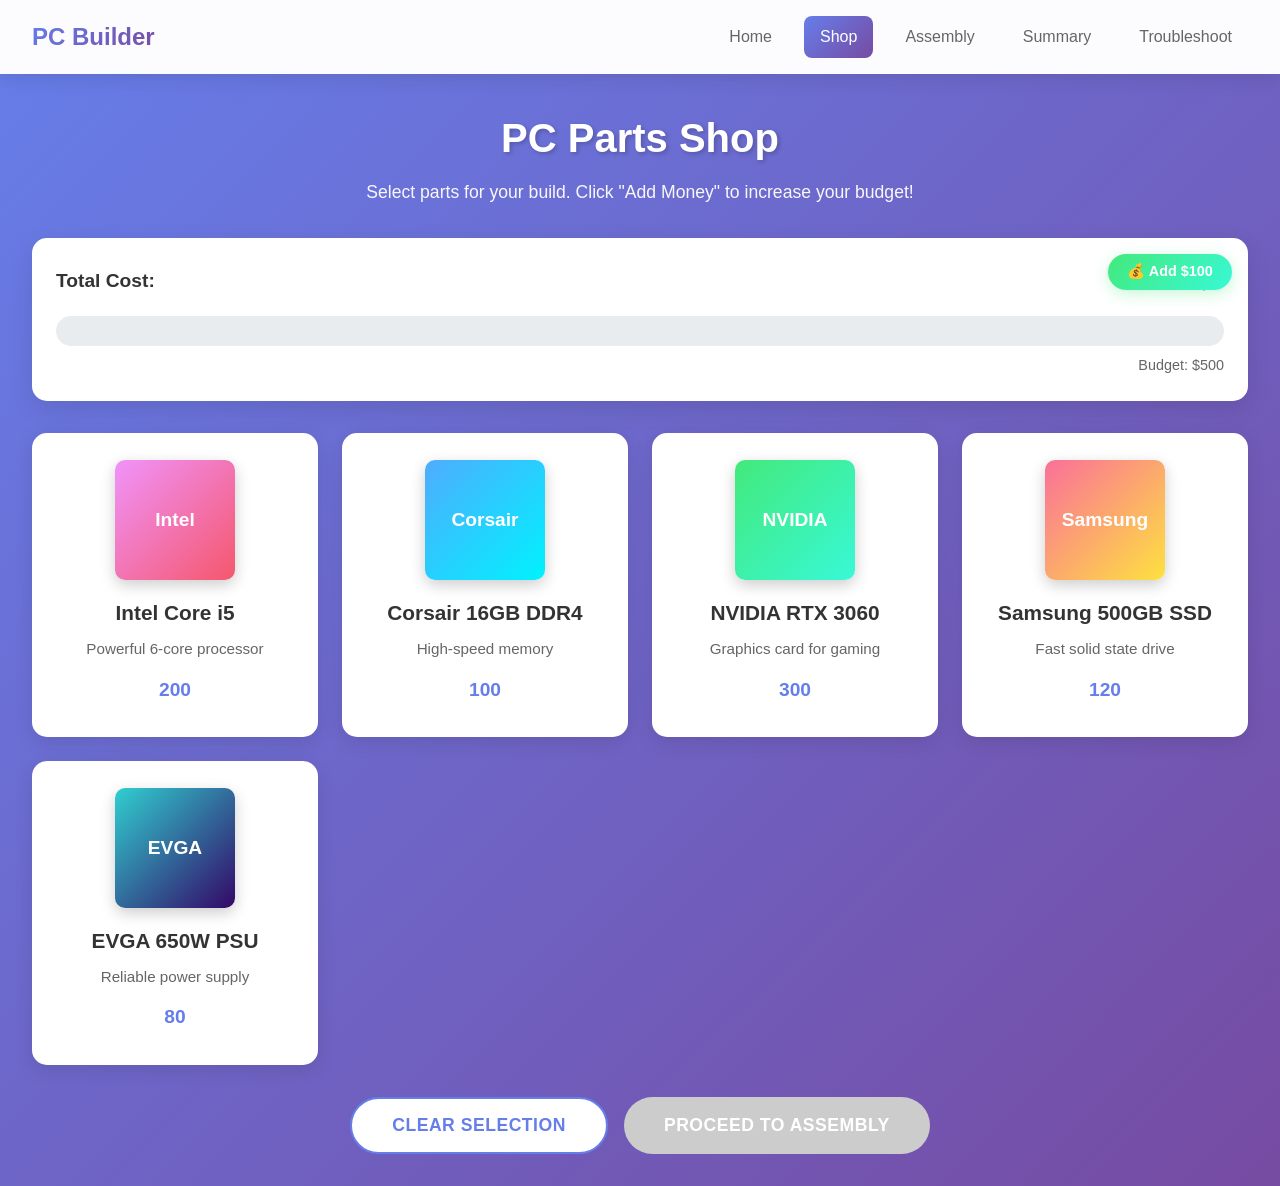
==== assembly.html @ e1f5ce54 "Add files via upload" ====
<!DOCTYPE html>
<html lang="en">
<head>
    <meta charset="UTF-8">
    <meta name="viewport" content="width=device-width, initial-scale=1.0">
    <title>Assembly - PC Building Simulator</title>
    <link rel="stylesheet" href="style.css">
</head>
<body>
    <nav>
        <div class="nav-container">
            <div class="nav-brand">PC Builder</div>
            <div class="nav-links">
                <a href="index.html">Home</a>
                <a href="shop.html">Shop</a>
                <a href="assembly.html" class="active">Assembly</a>
                <a href="build-summary.html">Summary</a>
                <a href="troubleshooting.html">Troubleshoot</a>
            </div>
        </div>
    </nav>
    
    <div class="main-container">
        <div class="page-header">
            <h1>PC Assembly</h1>
            <p>Drag and drop components onto the motherboard</p>
        </div>
        
        <div class="assembly-workspace">
            <div class="parts-sidebar">
                <h2>Available Parts</h2>
                <div id="parts-list" class="parts-container"></div>
            </div>
            
            <div class="motherboard-area">
                <div class="motherboard">
                    <div class="mb-label">Motherboard</div>
                    
                    <div class="drop-zone" id="cpu-slot" data-part="cpu">
                        <div class="slot-label">CPU Socket</div>
                        <div class="slot-icon">🔲</div>
                    </div>
                    
                    <div class="drop-zone" id="ram-slot" data-part="ram">
                        <div class="slot-label">RAM Slots</div>
                        <div class="slot-icon">▬</div>
                    </div>
                    
                    <div class="drop-zone" id="gpu-slot" data-part="gpu">
                        <div class="slot-label">PCIe x16</div>
                        <div class="slot-icon">▬▬</div>
                    </div>
                    
                    <div class="drop-zone" id="storage-slot" data-part="storage">
                        <div class="slot-label">M.2 / SATA</div>
                        <div class="slot-icon">▭</div>
                    </div>
                    
                    <div class="drop-zone" id="psu-slot" data-part="psu">
                        <div class="slot-label">PSU</div>
                        <div class="slot-icon">⚡</div>
                    </div>
                </div>
                
                <div class="progress-indicator">
                    <div class="progress-bar">
                        <div class="progress-fill" id="assembly-progress"></div>
                    </div>
                    <div class="progress-text">
                        <span id="parts-installed">0</span> / <span id="total-parts">0</span> parts installed
                    </div>
                </div>
            </div>
        </div>
        
        <div class="action-bar">
            <button id="reset-btn" class="btn-secondary">Reset Assembly</button>
            <button id="finish-btn" class="btn-primary">Finish & Test Build</button>
        </div>
    </div>

    <script src="script.js"></script>
</body>
</html>
---- style.css ----
/* Reset and Base Styles */
* {
    margin: 0;
    padding: 0;
    box-sizing: border-box;
}

body {
    font-family: 'Segoe UI', Tahoma, Geneva, Verdana, sans-serif;
    background: linear-gradient(135deg, #667eea 0%, #764ba2 100%);
    min-height: 100vh;
    color: #333;
    line-height: 1.6;
}

/* Navigation */
nav {
    background: rgba(255, 255, 255, 0.98);
    backdrop-filter: blur(10px);
    box-shadow: 0 4px 20px rgba(0, 0, 0, 0.1);
    position: sticky;
    top: 0;
    z-index: 1000;
}

.nav-container {
    max-width: 1400px;
    margin: 0 auto;
    padding: 1rem 2rem;
    display: flex;
    justify-content: space-between;
    align-items: center;
}

.nav-brand {
    font-size: 1.5rem;
    font-weight: 700;
    background: linear-gradient(135deg, #667eea 0%, #764ba2 100%);
    -webkit-background-clip: text;
    -webkit-text-fill-color: transparent;
    background-clip: text;
}

.nav-links {
    display: flex;
    gap: 1rem;
}

.nav-links a {
    text-decoration: none;
    color: #666;
    padding: 0.5rem 1rem;
    border-radius: 8px;
    transition: all 0.3s ease;
    font-weight: 500;
}

.nav-links a:hover {
    background: #f0f0f0;
    color: #333;
}

.nav-links a.active {
    background: linear-gradient(135deg, #667eea 0%, #764ba2 100%);
    color: white;
}

/* Main Container */
.main-container {
    max-width: 1400px;
    margin: 2rem auto;
    padding: 0 2rem;
}

.page-header {
    text-align: center;
    margin-bottom: 2rem;
    color: white;
}

.page-header h1 {
    font-size: 2.5rem;
    margin-bottom: 0.5rem;
    text-shadow: 2px 2px 4px rgba(0, 0, 0, 0.2);
}

.page-header p {
    font-size: 1.1rem;
    opacity: 0.95;
}

/* Hero Section (Index Page) */
.hero-section {
    max-width: 1200px;
    margin: 3rem auto;
    padding: 0 2rem;
}

.hero-content {
    background: white;
    border-radius: 20px;
    padding: 4rem;
    box-shadow: 0 20px 60px rgba(0, 0, 0, 0.2);
    text-align: center;
}

.hero-title {
    font-size: 3.5rem;
    background: linear-gradient(135deg, #667eea 0%, #764ba2 100%);
    -webkit-background-clip: text;
    -webkit-text-fill-color: transparent;
    background-clip: text;
    margin-bottom: 1rem;
}

.hero-subtitle {
    font-size: 1.3rem;
    color: #666;
    margin-bottom: 3rem;
}

.hero-features {
    display: grid;
    grid-template-columns: repeat(auto-fit, minmax(250px, 1fr));
    gap: 2rem;
    margin-bottom: 3rem;
}

.feature-card {
    padding: 2rem;
    background: #f8f9fa;
    border-radius: 15px;
    transition: transform 0.3s ease;
}

.feature-card:hover {
    transform: translateY(-5px);
}

.feature-icon {
    font-size: 3rem;
    margin-bottom: 1rem;
}

.feature-card h3 {
    color: #667eea;
    margin-bottom: 0.5rem;
    font-size: 1.3rem;
}

.feature-card p {
    color: #666;
    font-size: 0.95rem;
}

/* Buttons */
.cta-button, .btn-primary, .btn-secondary, .btn-power {
    padding: 1rem 2.5rem;
    border: none;
    border-radius: 50px;
    font-size: 1.1rem;
    font-weight: 600;
    cursor: pointer;
    transition: all 0.3s ease;
    text-transform: uppercase;
    letter-spacing: 0.5px;
}

.cta-button, .btn-primary {
    background: linear-gradient(135deg, #667eea 0%, #764ba2 100%);
    color: white;
    box-shadow: 0 10px 30px rgba(102, 126, 234, 0.4);
}

.cta-button:hover, .btn-primary:hover {
    transform: translateY(-3px);
    box-shadow: 0 15px 40px rgba(102, 126, 234, 0.6);
}

.btn-primary:disabled {
    background: #ccc;
    cursor: not-allowed;
    box-shadow: none;
}

.btn-secondary {
    background: white;
    color: #667eea;
    border: 2px solid #667eea;
}

.btn-secondary:hover {
    background: #667eea;
    color: white;
}

.btn-power {
    background: linear-gradient(135deg, #f093fb 0%, #f5576c 100%);
    color: white;
    box-shadow: 0 10px 30px rgba(245, 87, 108, 0.4);
    font-size: 1.3rem;
    padding: 1.2rem 3rem;
}

.btn-power:hover {
    transform: translateY(-3px);
    box-shadow: 0 15px 40px rgba(245, 87, 108, 0.6);
}

.power-icon {
    margin-right: 0.5rem;
    font-size: 1.5rem;
}

/* Action Bar */
.action-bar {
    display: flex;
    justify-content: center;
    gap: 1rem;
    margin-top: 2rem;
}

/* Shop Page */
.budget-display {
    background: white;
    padding: 1.5rem;
    border-radius: 15px;
    margin-bottom: 2rem;
    box-shadow: 0 8px 25px rgba(0, 0, 0, 0.1);
    position: relative;
}

.add-money-btn {
    position: absolute;
    top: 1rem;
    right: 1rem;
    padding: 0.6rem 1.2rem;
    background: linear-gradient(135deg, #43e97b 0%, #38f9d7 100%);
    color: white;
    border: none;
    border-radius: 25px;
    cursor: pointer;
    font-weight: 600;
    font-size: 0.9rem;
    transition: all 0.3s ease;
    box-shadow: 0 4px 15px rgba(67, 233, 123, 0.3);
}

.add-money-btn:hover {
    transform: translateY(-2px);
    box-shadow: 0 6px 20px rgba(67, 233, 123, 0.5);
}

.budget-info {
    display: flex;
    justify-content: space-between;
    align-items: center;
    margin-bottom: 1rem;
    font-size: 1.2rem;
    font-weight: 600;
}

.budget-amount {
    color: #667eea;
    font-size: 1.5rem;
}

.budget-bar {
    height: 30px;
    background: #e9ecef;
    border-radius: 15px;
    overflow: hidden;
    margin-bottom: 0.5rem;
}

.budget-fill {
    height: 100%;
    background: linear-gradient(90deg, #667eea 0%, #764ba2 100%);
    transition: width 0.5s ease;
    border-radius: 15px;
}

.budget-limit {
    text-align: right;
    color: #666;
    font-size: 0.9rem;
}

.parts-grid {
    display: grid;
    grid-template-columns: repeat(auto-fill, minmax(280px, 1fr));
    gap: 1.5rem;
    margin-bottom: 2rem;
}

.part-item {
    background: white;
    border-radius: 15px;
    padding: 1.5rem;
    box-shadow: 0 5px 20px rgba(0, 0, 0, 0.1);
    cursor: pointer;
    transition: all 0.3s ease;
    border: 3px solid transparent;
    display: flex;
    flex-direction: column;
    align-items: center;
    text-align: center;
}

.part-item:hover {
    transform: translateY(-5px);
    box-shadow: 0 10px 30px rgba(0, 0, 0, 0.15);
}

.part-item.selected {
    border-color: #667eea;
    background: linear-gradient(135deg, rgba(102, 126, 234, 0.05) 0%, rgba(118, 75, 162, 0.05) 100%);
}

.component-visual {
    width: 120px;
    height: 120px;
    border-radius: 10px;
    display: flex;
    align-items: center;
    justify-content: center;
    font-size: 1.2rem;
    font-weight: 700;
    color: white;
    margin-bottom: 1rem;
    box-shadow: 0 5px 15px rgba(0, 0, 0, 0.2);
}

.cpu-visual { background: linear-gradient(135deg, #f093fb 0%, #f5576c 100%); }
.ram-visual { background: linear-gradient(135deg, #4facfe 0%, #00f2fe 100%); }
.gpu-visual { background: linear-gradient(135deg, #43e97b 0%, #38f9d7 100%); }
.storage-visual { background: linear-gradient(135deg, #fa709a 0%, #fee140 100%); }
.psu-visual { background: linear-gradient(135deg, #30cfd0 0%, #330867 100%); }

.part-item h3 {
    font-size: 1.3rem;
    margin-bottom: 0.5rem;
    color: #333;
}

.part-item p {
    color: #666;
    margin-bottom: 0.3rem;
    font-size: 0.95rem;
}

.part-item .price {
    font-size: 1.2rem;
    font-weight: 700;
    color: #667eea;
    margin-top: 0.5rem;
}

/* Assembly Page */
.assembly-workspace {
    display: grid;
    grid-template-columns: 280px 1fr;
    gap: 2rem;
    margin-bottom: 2rem;
}

.parts-sidebar {
    background: white;
    border-radius: 15px;
    padding: 1.5rem;
    box-shadow: 0 8px 25px rgba(0, 0, 0, 0.1);
}

.parts-sidebar h2 {
    color: #667eea;
    margin-bottom: 1rem;
    font-size: 1.3rem;
}

.parts-container {
    display: flex;
    flex-direction: column;
    gap: 1rem;
}

.part {
    padding: 1rem;
    border-radius: 10px;
    cursor: grab;
    transition: all 0.3s ease;
    display: flex;
    align-items: center;
    gap: 1rem;
    box-shadow: 0 3px 10px rgba(0, 0, 0, 0.1);
    border: 2px solid transparent;
}

.part:hover {
    transform: translateX(5px);
    border-color: #667eea;
}

.part:active {
    cursor: grabbing;
}

.part.dragging {
    opacity: 0.5;
}

.part[data-part="cpu"] { background: linear-gradient(135deg, #f093fb 0%, #f5576c 100%); color: white; }
.part[data-part="ram"] { background: linear-gradient(135deg, #4facfe 0%, #00f2fe 100%); color: white; }
.part[data-part="gpu"] { background: linear-gradient(135deg, #43e97b 0%, #38f9d7 100%); color: white; }
.part[data-part="storage"] { background: linear-gradient(135deg, #fa709a 0%, #fee140 100%); color: white; }
.part[data-part="psu"] { background: linear-gradient(135deg, #30cfd0 0%, #330867 100%); color: white; }

.motherboard-area {
    background: white;
    border-radius: 15px;
    padding: 2rem;
    box-shadow: 0 8px 25px rgba(0, 0, 0, 0.1);
}

.motherboard {
    background: linear-gradient(135deg, #1e3c72 0%, #2a5298 100%);
    border-radius: 15px;
    height: 500px;
    position: relative;
    box-shadow: inset 0 5px 20px rgba(0, 0, 0, 0.3);
    padding: 1rem;
}

.mb-label {
    color: white;
    font-size: 1.2rem;
    font-weight: 700;
    text-shadow: 2px 2px 4px rgba(0, 0, 0, 0.5);
}

.drop-zone {
    position: absolute;
    background: rgba(255, 255, 255, 0.1);
    border: 3px dashed rgba(255, 255, 255, 0.4);
    border-radius: 10px;
    display: flex;
    flex-direction: column;
    align-items: center;
    justify-content: center;
    transition: all 0.3s ease;
    backdrop-filter: blur(5px);
}

.drop-zone:hover {
    background: rgba(255, 255, 255, 0.2);
    border-color: rgba(255, 255, 255, 0.7);
}

.drop-zone.drag-over {
    background: rgba(102, 126, 234, 0.4);
    border-color: #667eea;
    border-style: solid;
    transform: scale(1.05);
}

.drop-zone.filled {
    background: rgba(76, 175, 80, 0.3);
    border-color: #4CAF50;
    border-style: solid;
}

.slot-label {
    color: white;
    font-size: 0.85rem;
    font-weight: 600;
    text-shadow: 1px 1px 2px rgba(0, 0, 0, 0.5);
    margin-bottom: 0.3rem;
}

.slot-icon {
    font-size: 1.5rem;
    opacity: 0.7;
}

/* Drop Zone Positions */
#cpu-slot {
    top: 100px;
    left: 80px;
    width: 120px;
    height: 120px;
}

#ram-slot {
    top: 80px;
    right: 100px;
    width: 90px;
    height: 150px;
}

#gpu-slot {
    bottom: 120px;
    left: 60px;
    width: 220px;
    height: 90px;
}

#storage-slot {
    bottom: 120px;
    right: 100px;
    width: 110px;
    height: 70px;
}

#psu-slot {
    bottom: 30px;
    left: 50%;
    transform: translateX(-50%);
    width: 140px;
    height: 60px;
}

.placed-part {
    width: 100%;
    height: 100%;
    display: flex;
    align-items: center;
    justify-content: center;
    border-radius: 8px;
    color: white;
    font-weight: 700;
    font-size: 0.9rem;
    text-align: center;
    padding: 0.5rem;
    box-shadow: 0 5px 15px rgba(0, 0, 0, 0.3);
}

/* Progress Indicator */
.progress-indicator {
    margin-top: 2rem;
}

.progress-bar {
    height: 40px;
    background: #e9ecef;
    border-radius: 20px;
    overflow: hidden;
    box-shadow: inset 0 2px 5px rgba(0, 0, 0, 0.1);
}

.progress-fill {
    height: 100%;
    background: linear-gradient(90deg, #667eea 0%, #764ba2 100%);
    transition: width 0.5s ease;
    display: flex;
    align-items: center;
    justify-content: center;
    color: white;
    font-weight: 700;
    font-size: 1.1rem;
}

.progress-text {
    text-align: center;
    margin-top: 0.5rem;
    color: #666;
    font-weight: 600;
}

/* Build Summary Page */
.summary-grid {
    display: grid;
    grid-template-columns: repeat(auto-fit, minmax(400px, 1fr));
    gap: 2rem;
    margin-bottom: 2rem;
}

.summary-card {
    background: white;
    border-radius: 15px;
    padding: 2rem;
    box-shadow: 0 8px 25px rgba(0, 0, 0, 0.1);
}

.summary-card h2 {
    color: #667eea;
    margin-bottom: 1.5rem;
    font-size: 1.5rem;
    border-bottom: 3px solid #667eea;
    padding-bottom: 0.5rem;
}

.component-list {
    display: flex;
    flex-direction: column;
    gap: 1rem;
}

.component-item {
    display: flex;
    align-items: center;
    gap: 1rem;
    padding: 1rem;
    background: #f8f9fa;
    border-radius: 10px;
    border-left: 4px solid #667eea;
}

.component-icon {
    width: 50px;
    height: 50px;
    border-radius: 8px;
    display: flex;
    align-items: center;
    justify-content: center;
    color: white;
    font-weight: 700;
    font-size: 0.9rem;
}

.component-details h3 {
    font-size: 1.1rem;
    color: #333;
    margin-bottom: 0.2rem;
}

.component-details p {
    color: #666;
    font-size: 0.9rem;
}

.compatibility-status {
    padding: 1.5rem;
    border-radius: 10px;
    font-size: 1.1rem;
    line-height: 1.8;
}

.compatibility-status.success {
    background: linear-gradient(135deg, rgba(76, 175, 80, 0.2) 0%, rgba(67, 160, 71, 0.2) 100%);
    border: 3px solid #4CAF50;
    color: #1b5e20;
    font-weight: 600;
}

.compatibility-status.warning {
    background: linear-gradient(135deg, rgba(255, 152, 0, 0.2) 0%, rgba(251, 140, 0, 0.2) 100%);
    border: 3px solid #ff9800;
    color: #e65100;
    font-weight: 600;
}

.compatibility-status.error {
    background: linear-gradient(135deg, rgba(244, 67, 54, 0.2) 0%, rgba(229, 57, 53, 0.2) 100%);
    border: 3px solid #f44336;
    color: #b71c1c;
    font-weight: 600;
}

.compatibility-status strong {
    display: block;
    font-size: 1.3rem;
    margin-bottom: 0.5rem;
}

.compatibility-status ul {
    margin-top: 1rem;
    padding-left: 1.5rem;
}

.power-section {
    text-align: center;
    margin: 2rem 0;
}

.power-result {
    margin-top: 2rem;
    padding: 2rem;
    border-radius: 15px;
    font-size: 1.2rem;
    animation: fadeIn 0.5s ease;
}

@keyframes fadeIn {
    from { opacity: 0; transform: translateY(-10px); }
    to { opacity: 1; transform: translateY(0); }
}

.power-result.success {
    background: linear-gradient(135deg, rgba(76, 175, 80, 0.25) 0%, rgba(67, 160, 71, 0.25) 100%);
    border: 3px solid #4CAF50;
    color: #1b5e20;
    font-weight: 600;
}

.power-result.error {
    background: linear-gradient(135deg, rgba(244, 67, 54, 0.25) 0%, rgba(229, 57, 53, 0.25) 100%);
    border: 3px solid #f44336;
    color: #b71c1c;
    font-weight: 600;
}

.boot-animation {
    font-size: 3rem;
    margin-bottom: 1rem;
    animation: pulse 1s infinite;
}

@keyframes pulse {
    0%, 100% { transform: scale(1); }
    50% { transform: scale(1.1); }
}

/* Troubleshooting Page */
.scenarios-container {
    margin-bottom: 2rem;
}

.scenario {
    display: none;
    background: white;
    border-radius: 15px;
    padding: 2rem;
    box-shadow: 0 8px 25px rgba(0, 0, 0, 0.1);
    animation: slideIn 0.5s ease;
}

.scenario.active {
    display: block;
}

@keyframes slideIn {
    from { opacity: 0; transform: translateX(-20px); }
    to { opacity: 1; transform: translateX(0); }
}

.scenario-header {
    margin-bottom: 2rem;
    padding-bottom: 1.5rem;
    border-bottom: 3px solid #667eea;
}

.scenario-header h2 {
    color: #333;
    font-size: 1.8rem;
    margin-bottom: 0.5rem;
}

.scenario-header p {
    color: #666;
    font-size: 1.1rem;
}

.scenario-content h3 {
    color: #667eea;
    font-size: 1.3rem;
    margin-bottom: 1.5rem;
}

.options-grid {
    display: grid;
    grid-template-columns: repeat(auto-fit, minmax(200px, 1fr));
    gap: 1rem;
}

.option-btn {
    background: white;
    border: 3px solid #e9ecef;
    border-radius: 15px;
    padding: 1.5rem;
    cursor: pointer;
    transition: all 0.3s ease;
    display: flex;
    flex-direction: column;
    align-items: center;
    gap: 0.5rem;
    font-size: 1rem;
    font-weight: 600;
    color: #333;
}

.option-btn:hover {
    border-color: #667eea;
    background: linear-gradient(135deg, rgba(102, 126, 234, 0.05) 0%, rgba(118, 75, 162, 0.05) 100%);
    transform: translateY(-5px);
    box-shadow: 0 10px 25px rgba(0, 0, 0, 0.1);
}

.option-btn.correct {
    border-color: #4CAF50;
    background: linear-gradient(135deg, rgba(76, 175, 80, 0.1) 0%, rgba(67, 160, 71, 0.1) 100%);
}

.option-btn.incorrect {
    border-color: #f44336;
    background: linear-gradient(135deg, rgba(244, 67, 54, 0.1) 0%, rgba(229, 57, 53, 0.1) 100%);
}

.option-icon {
    font-size: 2.5rem;
}

.scenario-progress {
    background: white;
    padding: 1.5rem;
    border-radius: 15px;
    margin: 2rem 0;
    box-shadow: 0 8px 25px rgba(0, 0, 0, 0.1);
    text-align: center;
}

.scenario-progress > span {
    display: block;
    margin-bottom: 1rem;
    font-weight: 600;
    font-size: 1.1rem;
    color: #667eea;
}

.feedback-box {
    margin: 2rem 0;
    padding: 1.5rem;
    border-radius: 15px;
    font-size: 1.1rem;
    font-weight: 600;
    text-align: center;
    animation: fadeIn 0.5s ease;
}

.feedback-box.success {
    background: linear-gradient(135deg, rgba(76, 175, 80, 0.25) 0%, rgba(67, 160, 71, 0.25) 100%);
    border: 3px solid #4CAF50;
    color: #1b5e20;
}

.feedback-box.error {
    background: linear-gradient(135deg, rgba(244, 67, 54, 0.25) 0%, rgba(229, 57, 53, 0.25) 100%);
    border: 3px solid #f44336;
    color: #b71c1c;
}

/* Responsive Design */
@media (max-width: 768px) {
    .nav-container {
        flex-direction: column;
        gap: 1rem;
    }
    
    .nav-links {
        flex-wrap: wrap;
        justify-content: center;
    }
    
    .hero-content {
        padding: 2rem;
    }
    
    .hero-title {
        font-size: 2rem;
    }
    
    .assembly-workspace {
        grid-template-columns: 1fr;
    }
    
    .parts-sidebar {
        max-width: 100%;
    }
    
    .motherboard {
        height: 400px;
    }
    
    .summary-grid {
        grid-template-columns: 1fr;
    }
    
    .options-grid {
        grid-template-columns: 1fr;
    }
}
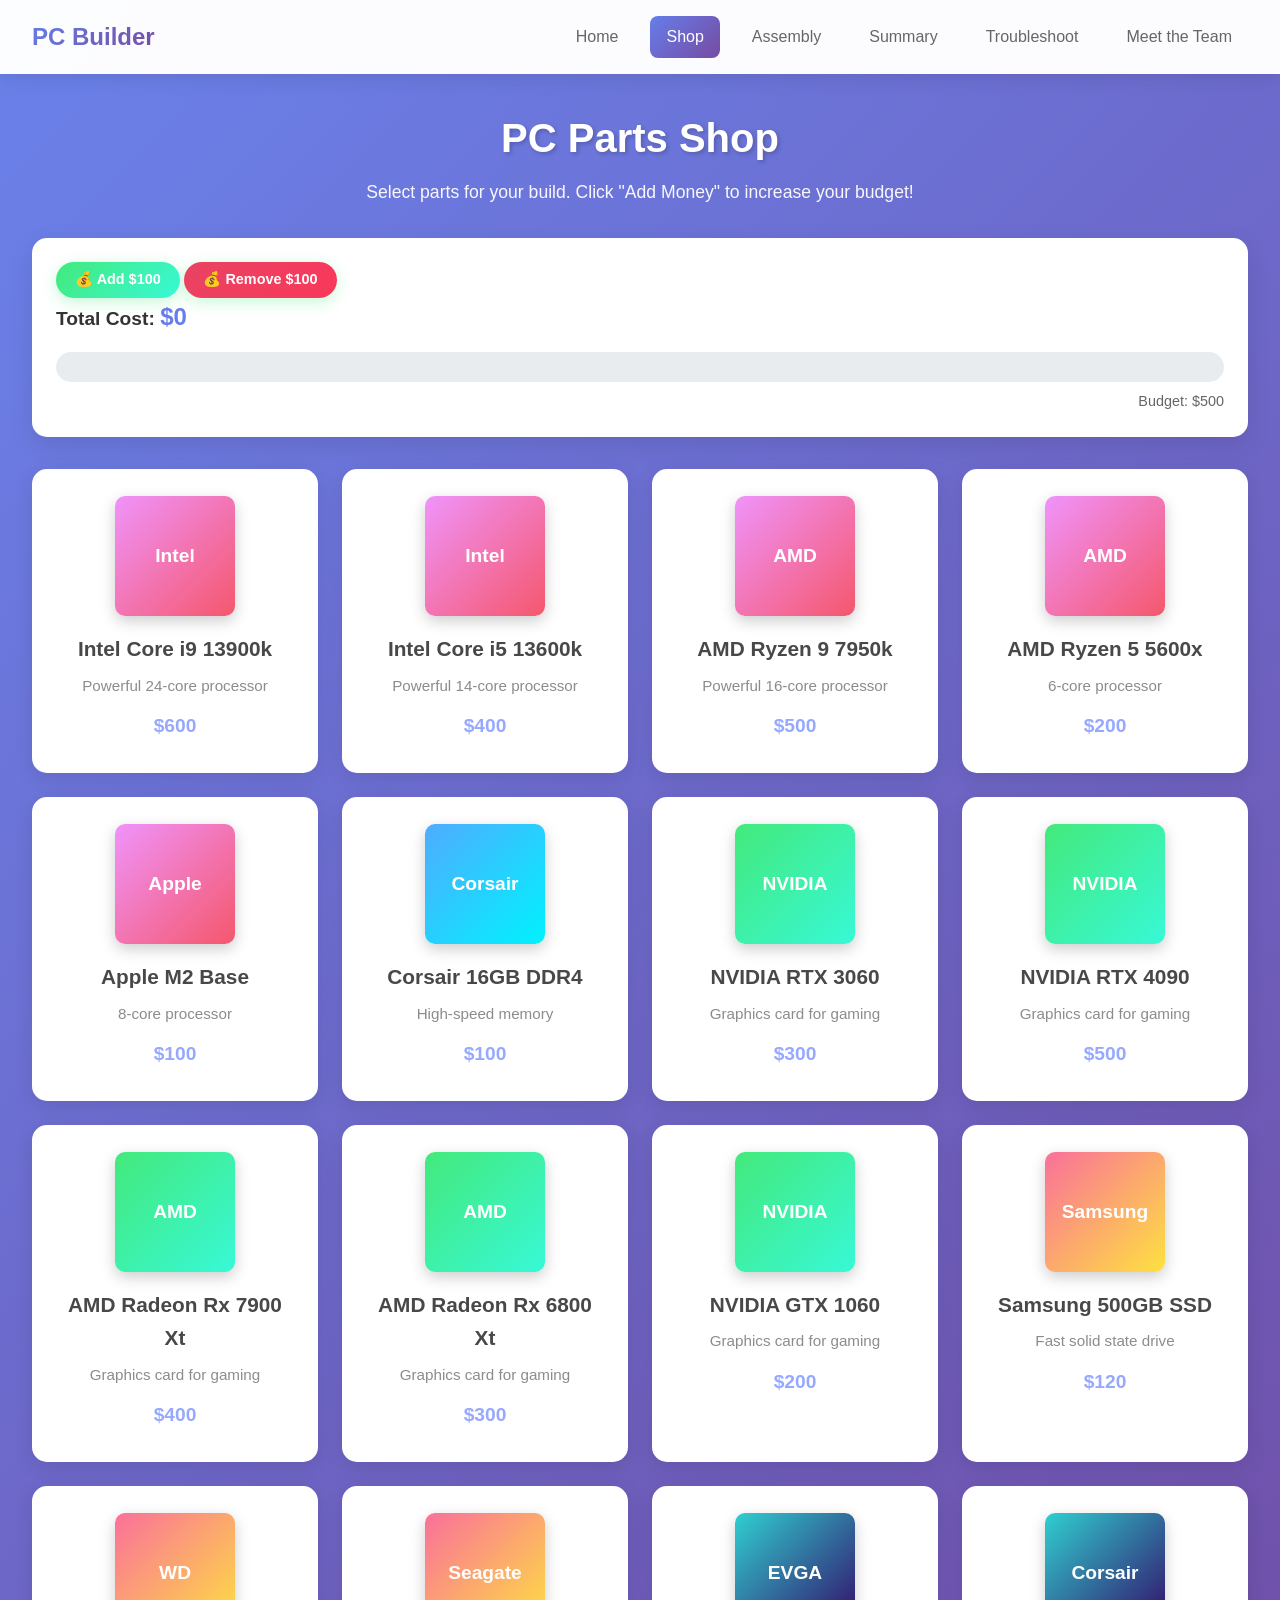
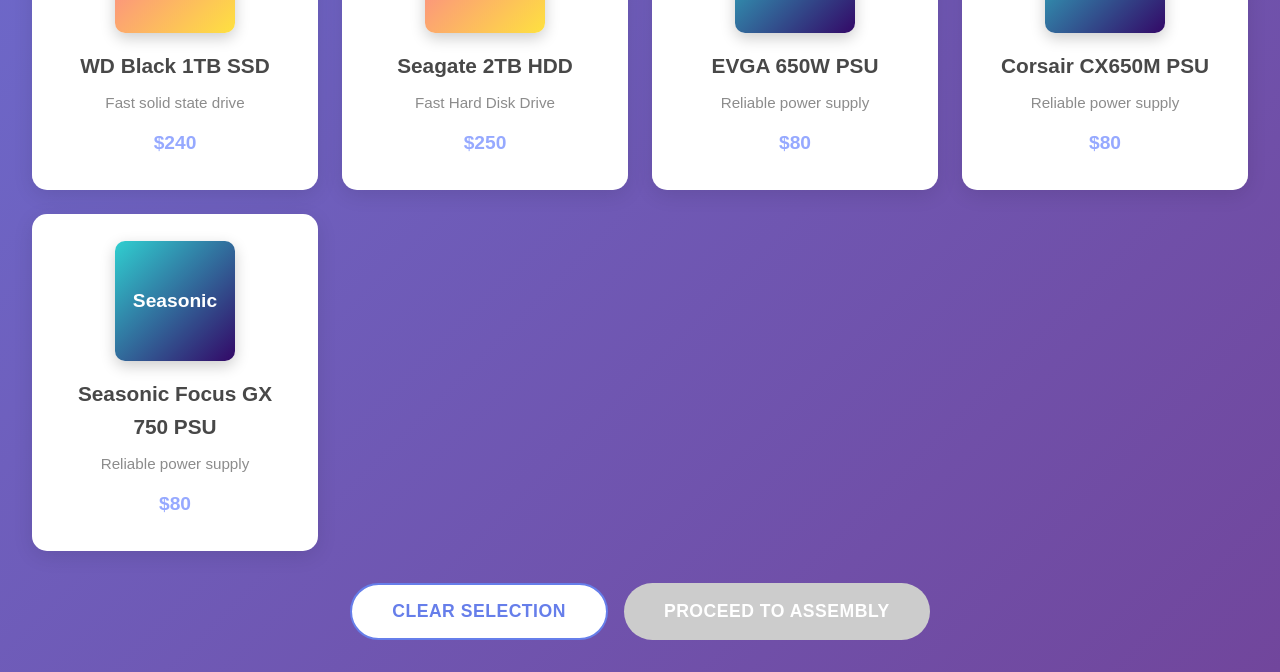
==== commit 5da32574: "Add files via upload" ====
--- a/assembly.html
+++ b/assembly.html
@@ -16,6 +16,7 @@
                 <a href="assembly.html" class="active">Assembly</a>
                 <a href="build-summary.html">Summary</a>
                 <a href="troubleshooting.html">Troubleshoot</a>
+                <a href="team.html">Meet the Team</a>
             </div>
         </div>
     </nav>
@@ -23,18 +24,36 @@
     <div class="main-container">
         <div class="page-header">
             <h1>PC Assembly</h1>
-            <p>Drag and drop components onto the motherboard</p>
+            <p>Drag parts onto motherboard, then connect cables from ports to ports</p>
         </div>
         
         <div class="assembly-workspace">
-            <div class="parts-sidebar">
-                <h2>Available Parts</h2>
-                <div id="parts-list" class="parts-container"></div>
+            <div class="tool-palette">
+                <h2>Tool Palette</h2>
+                <div class="tools-container">
+                    <!-- Parts Section -->
+                    <div class="tool-category">
+                        <h3>Your Selected Parts</h3>
+                        <div id="parts-list" class="parts-container">
+                            <!-- Parts will be dynamically added here -->
+                        </div>
+                    </div>
+                    
+                    <!-- Cables Section -->
+                    <div class="tool-category">
+                        <h3>Power Cables</h3>
+                        <div class="cable-tools">
+                            <!-- Cable tools will be dynamically added here -->
+                        </div>
+                    </div>
+                </div>
             </div>
             
             <div class="motherboard-area">
                 <div class="motherboard">
                     <div class="mb-label">Motherboard</div>
+                    
+                    <!-- Cables will be drawn here dynamically -->
                     
                     <div class="drop-zone" id="cpu-slot" data-part="cpu">
                         <div class="slot-label">CPU Socket</div>
@@ -69,6 +88,9 @@
                     <div class="progress-text">
                         <span id="parts-installed">0</span> / <span id="total-parts">0</span> parts installed
                     </div>
+                    <div class="cables-status" id="cables-status">
+                        <span id="cables-connected">0</span> cables connected
+                    </div>
                 </div>
             </div>
         </div>
--- a/style.css
+++ b/style.css
@@ -5,9 +5,24 @@
     box-sizing: border-box;
 }
 
+/* Add to style.css */
+body.pen-drawing {
+    cursor: crosshair !important;
+}
+
+.cable-line.temp {
+    stroke-dasharray: none !important;
+    animation: none !important;
+}
+
+.port.highlight-target {
+    box-shadow: 0 0 15px rgba(76, 175, 80, 0.8) !important;
+    transform: scale(1.3) !important;
+}
+
 body {
     font-family: 'Segoe UI', Tahoma, Geneva, Verdana, sans-serif;
-    background: linear-gradient(135deg, #667eea 0%, #764ba2 100%);
+    background: linear-gradient(135deg, #6a82eb 0%, #71469c 100%);
     min-height: 100vh;
     color: #333;
     line-height: 1.6;
@@ -72,6 +87,12 @@
     padding: 0 2rem;
 }
 
+.end-container {
+    max-width: 1400px;
+    margin: 2rem auto;
+    padding: 0 2rem;
+}
+
 .page-header {
     text-align: center;
     margin-bottom: 2rem;
@@ -231,7 +252,7 @@
 }
 
 .add-money-btn {
-    position: absolute;
+    position: top;
     top: 1rem;
     right: 1rem;
     padding: 0.6rem 1.2rem;
@@ -251,8 +272,29 @@
     box-shadow: 0 6px 20px rgba(67, 233, 123, 0.5);
 }
 
+.min-money-btn {
+    position: bottom;
+    top: 1rem;
+    right: 1rem;
+    padding: 0.6rem 1.2rem;
+    background: linear-gradient(135deg, #e94362 0%, #f9385b 100%);
+    color: white;
+    border: none;
+    border-radius: 25px;
+    cursor: pointer;
+    font-weight: 600;
+    font-size: 0.9rem;
+    transition: all 0.3s ease;
+    box-shadow: 0 4px 15px rgba(67, 233, 123, 0.3);
+}
+
+.min-money-btn:hover {
+    transform: translateY(-2px);
+    box-shadow: 0 6px 20px rgba(233, 67, 125, 0.5);
+}
+
 .budget-info {
-    display: flex;
+    display: left;
     justify-content: space-between;
     align-items: center;
     margin-bottom: 1rem;
@@ -314,7 +356,7 @@
 
 .part-item.selected {
     border-color: #667eea;
-    background: linear-gradient(135deg, rgba(102, 126, 234, 0.05) 0%, rgba(118, 75, 162, 0.05) 100%);
+    background: linear-gradient(135deg, rgba(195, 206, 255, 0.05) 0%, rgba(154, 117, 191, 0.05) 100%);
 }
 
 .component-visual {
@@ -340,11 +382,11 @@
 .part-item h3 {
     font-size: 1.3rem;
     margin-bottom: 0.5rem;
-    color: #333;
+    color: #484848;
 }
 
 .part-item p {
-    color: #666;
+    color: #8c8c8c;
     margin-bottom: 0.3rem;
     font-size: 0.95rem;
 }
@@ -352,73 +394,401 @@
 .part-item .price {
     font-size: 1.2rem;
     font-weight: 700;
-    color: #667eea;
+    color: #96a9ff;
     margin-top: 0.5rem;
 }
 
-/* Assembly Page */
+/* Assembly Page*/
 .assembly-workspace {
     display: grid;
-    grid-template-columns: 280px 1fr;
+    grid-template-columns: 300px 1fr;
     gap: 2rem;
     margin-bottom: 2rem;
 }
 
-.parts-sidebar {
+/* Tool Palette*/
+.tool-palette {
     background: white;
     border-radius: 15px;
     padding: 1.5rem;
     box-shadow: 0 8px 25px rgba(0, 0, 0, 0.1);
-}
-
-.parts-sidebar h2 {
+    max-height: 700px;
+    overflow-y: auto;
+}
+
+.tool-palette h2 {
     color: #667eea;
     margin-bottom: 1rem;
     font-size: 1.3rem;
-}
-
-.parts-container {
+    padding-bottom: 0.5rem;
+    border-bottom: 2px solid #e9ecef;
+}
+
+.tools-container {
     display: flex;
     flex-direction: column;
     gap: 1rem;
 }
 
-.part {
-    padding: 1rem;
-    border-radius: 10px;
-    cursor: grab;
+.tool-category {
+    margin-bottom: 1.5rem;
+}
+
+.tool-category h3 {
+    color: #666;
+    font-size: 1rem;
+    margin-bottom: 0.8rem;
+    text-transform: uppercase;
+    letter-spacing: 0.5px;
+}
+
+.cable-tools {
+    display: flex;
+    flex-wrap: wrap;
+    gap: 0.8rem;
+}
+
+/* Cable tool styles */
+.cable-tool {
+    padding: 0.8rem;
+    border-radius: 8px;
+    background: #f8f9fa;
+    border: 2px solid #e9ecef;
+    cursor: pointer;
     transition: all 0.3s ease;
-    display: flex;
-    align-items: center;
-    gap: 1rem;
-    box-shadow: 0 3px 10px rgba(0, 0, 0, 0.1);
-    border: 2px solid transparent;
-}
-
-.part:hover {
+    font-size: 0.9rem;
+    display: flex;
+    align-items: center;
+    gap: 0.5rem;
+    min-width: 120px;
+    position: relative;
+    overflow: hidden;
+}
+
+.cable-tool::before {
+    content: '';
+    position: absolute;
+    top: 0;
+    left: 0;
+    right: 0;
+    height: 3px;
+    background: #667eea;
+    transform: scaleX(0);
+    transition: transform 0.3s ease;
+}
+
+.cable-tool:hover {
+    border-color: #667eea;
+    transform: translateX(3px);
+    box-shadow: 0 3px 10px rgba(102, 126, 234, 0.2);
+}
+
+.cable-tool:hover::before {
+    transform: scaleX(1);
+}
+
+.cable-tool.selected {
+    border-color: #667eea;
+    background: white;
     transform: translateX(5px);
-    border-color: #667eea;
-}
-
-.part:active {
+    box-shadow: 0 5px 15px rgba(102, 126, 234, 0.3);
+}
+
+.cable-tool.selected::before {
+    transform: scaleX(1);
+}
+
+.cable-tool .cable-icon {
+    font-size: 1.2rem;
+    width: 24px;
+    height: 24px;
+    display: flex;
+    align-items: center;
+    justify-content: center;
+    border-radius: 4px;
+    color: white;
+}
+
+.cable-tool .cable-type {
+    font-size: 0.75rem;
+    color: #666;
+    margin-top: 0.2rem;
+}
+
+/* Cable colors */
+.cable-tool[data-tool="atx24"] .cable-icon { background: linear-gradient(135deg, #ff9800 0%, #ff5722 100%); }
+.cable-tool[data-tool="eps8"] .cable-icon { background: linear-gradient(135deg, #2196F3 0%, #1976D2 100%); }
+.cable-tool[data-tool="pcie8"] .cable-icon { background: linear-gradient(135deg, #4CAF50 0%, #2E7D32 100%); }
+.cable-tool[data-tool="sata"] .cable-icon { background: linear-gradient(135deg, #9C27B0 0%, #7B1FA2 100%); }
+
+.cable-tool:active {
     cursor: grabbing;
 }
 
-.part.dragging {
+.cable-tool.dragging {
     opacity: 0.5;
 }
 
-.part[data-part="cpu"] { background: linear-gradient(135deg, #f093fb 0%, #f5576c 100%); color: white; }
-.part[data-part="ram"] { background: linear-gradient(135deg, #4facfe 0%, #00f2fe 100%); color: white; }
-.part[data-part="gpu"] { background: linear-gradient(135deg, #43e97b 0%, #38f9d7 100%); color: white; }
-.part[data-part="storage"] { background: linear-gradient(135deg, #fa709a 0%, #fee140 100%); color: white; }
-.part[data-part="psu"] { background: linear-gradient(135deg, #30cfd0 0%, #330867 100%); color: white; }
-
+.cable-tool .cable-instruction {
+    font-size: 0.7rem;
+    color: #666;
+    font-style: italic;
+    margin-top: 0.3rem;
+}
+
+/* Ports - Simple dots with labels */
+.port {
+    position: absolute;
+    width: 14px;
+    height: 14px;
+    background: #555;
+    border-radius: 50%;
+    border: 2px solid #333;
+    cursor: pointer;
+    z-index: 5;
+    transition: all 0.2s ease;
+    box-shadow: 0 2px 4px rgba(0,0,0,0.3);
+}
+
+.port:hover {
+    background: #667eea;
+    transform: scale(1.2);
+    box-shadow: 0 0 8px rgba(102, 126, 234, 0.8);
+}
+
+.port.connected {
+    background: #4CAF50;
+    border-color: #2E7D32;
+}
+
+.port-label {
+    position: absolute;
+    font-size: 0.65rem;
+    font-weight: 600;
+    color: white;
+    background: rgba(0,0,0,0.8);
+    padding: 2px 6px;
+    border-radius: 4px;
+    white-space: nowrap;
+    pointer-events: none;
+    z-index: 6;
+    min-width: 60px;
+    text-align: center;
+}
+
+/* Realistic cable styles */
+.cable-line {
+    stroke-linecap: round;
+    fill: none;
+    pointer-events: none;
+}
+
+.cable-line.temp {
+    stroke-dasharray: 5,3;
+    stroke-width: 3;
+    animation: cablePulse 1s infinite;
+}
+
+.cable-line.permanent {
+    stroke-width: 4;
+}
+
+@keyframes cablePulse {
+    0%, 100% { stroke-dashoffset: 0; opacity: 0.8; }
+    50% { stroke-dashoffset: 8; opacity: 1; }
+}
+
+/* Cable layer with effects */
+.cable-layer {
+    position: absolute;
+    top: 0;
+    left: 0;
+    width: 100%;
+    height: 100%;
+    pointer-events: none;
+    z-index: 2;
+}
+
+/* Cable shadow and glow effects */
+.cable-shadow {
+    stroke: rgba(0,0,0,0.3);
+    stroke-width: 6;
+    stroke-linecap: round;
+}
+
+/* Drop zone ports position adjustments */
+#cpu-slot .port[data-port="cpu_power"] {
+    top: -20px !important;
+    left: 50% !important;
+    transform: translateX(-50%) !important;
+}
+
+#gpu-slot .port[data-port="gpu_power"] {
+    top: -20px !important;
+    left: 50% !important;
+    transform: translateX(-50%) !important;
+}
+
+#storage-slot .port[data-port="storage_power"] {
+    top: -20px !important;
+    left: -20px !important;
+    transform: none !important;
+}
+
+
+/* Motherboard ports */
+.motherboard .port[data-port="mb_atx24"] {
+    top: 20px !important;
+    right: 20px !important;
+    left: auto !important;
+    transform: none !important;
+}
+
+/* PSU Drop Zone - Position at bottom of motherboard */
+#psu-slot {
+    bottom: 10px;
+    left: 50%;
+    transform: translateX(-50%);
+    width: 140px;
+    height: 60px;
+    display: flex;
+    align-items: center;
+    justify-content: center;
+}
+
+/* PSU container for the visual */
+.psu-visual-container {
+    width: 100%;
+    height: 100%;
+    position: relative;
+    display: flex;
+    align-items: center;
+    justify-content: center;
+}
+
+/* PSU Ports - Position on all four sides */
+#psu-slot .port {
+    position: absolute;
+    width: 12px;
+    height: 12px;
+    border-radius: 50%;
+    background: #666;
+    border: 2px solid #444;
+    z-index: 5;
+}
+
+#psu-slot .port:hover {
+    background: #667eea;
+    transform: scale(1.2);
+}
+
+#psu-slot .port.connected {
+    background: #4CAF50;
+    border-color: #2E7D32;
+}
+
+/* Position specific PSU ports on different sides */
+#psu-slot .port[data-port="psu_atx24"] {
+    top: 50%;
+    left: -20px;
+    transform: translateY(-50%);
+}
+
+#psu-slot .port[data-port="psu_cpu8"] {
+    top: -20px;
+    left: 25%;
+    transform: translateX(-50%);
+}
+
+#psu-slot .port[data-port="psu_pcie8"] {
+    top: -20px;
+    left: 75%;
+    transform: translateX(-50%);
+}
+
+#psu-slot .port[data-port="psu_sata"] {
+    top: 50%;
+    right: -20px;
+    transform: translateY(-50%);
+}
+
+#psu-slot .port-label {
+    position: absolute;
+    font-size: 0.6rem;
+    font-weight: 600;
+    color: white;
+    background: rgba(0, 0, 0, 0.8);
+    padding: 2px 6px;
+    border-radius: 4px;
+    white-space: nowrap;
+    pointer-events: none;
+    z-index: 6;
+    min-width: 60px;
+    text-align: center;
+}
+
+/* Position labels for each port */
+#psu-slot .port[data-port="psu_atx24"] .port-label {
+    top: 50%;
+    left: -70px;
+    transform: translateY(-50%);
+    text-align: right;
+}
+
+#psu-slot .port[data-port="psu_cpu8"] .port-label {
+    top: -35px;
+    left: 50%;
+    transform: translateX(-50%);
+}
+
+#psu-slot .port[data-port="psu_pcie8"] .port-label {
+    top: -35px;
+    left: 50%;
+    transform: translateX(-50%);
+}
+
+#psu-slot .port[data-port="psu_sata"] .port-label {
+    top: 50%;
+    right: -70px;
+    transform: translateY(-50%);
+    text-align: left;
+}
+
+/* Position labels for each port */
+#psu-slot .port[data-port="psu_atx24"] .port-label {
+    top: 50%;
+    left: -70px;
+    transform: translateY(-50%);
+    text-align: right;
+}
+
+#psu-slot .port[data-port="psu_cpu8"] .port-label {
+    top: -35px;
+    left: 50%;
+    transform: translateX(-50%);
+}
+
+#psu-slot .port[data-port="psu_pcie8"] .port-label {
+    top: -35px;
+    left: 50%;
+    transform: translateX(-50%);
+}
+
+#psu-slot .port[data-port="psu_sata"] .port-label {
+    top: 50%;
+    right: -70px;
+    transform: translateY(-50%);
+    text-align: left;
+}
+
+/* Motherboard with Ports */
 .motherboard-area {
     background: white;
     border-radius: 15px;
     padding: 2rem;
     box-shadow: 0 8px 25px rgba(0, 0, 0, 0.1);
+    position: relative;
+    min-height: 600px;
 }
 
 .motherboard {
@@ -437,10 +807,11 @@
     text-shadow: 2px 2px 4px rgba(0, 0, 0, 0.5);
 }
 
+/* Drop Zones with Ports */
 .drop-zone {
     position: absolute;
     background: rgba(255, 255, 255, 0.1);
-    border: 3px dashed rgba(255, 255, 255, 0.4);
+    border: 2px solid rgba(255, 255, 255, 0.4);
     border-radius: 10px;
     display: flex;
     flex-direction: column;
@@ -448,6 +819,7 @@
     justify-content: center;
     transition: all 0.3s ease;
     backdrop-filter: blur(5px);
+    z-index: 3;
 }
 
 .drop-zone:hover {
@@ -511,7 +883,7 @@
 }
 
 #psu-slot {
-    bottom: 30px;
+    bottom: 40px;
     left: 50%;
     transform: translateX(-50%);
     width: 140px;
@@ -531,6 +903,33 @@
     text-align: center;
     padding: 0.5rem;
     box-shadow: 0 5px 15px rgba(0, 0, 0, 0.3);
+}
+
+/* Port label positioning fixes */
+#cpu-slot .port[data-port="cpu_power"] .port-label {
+    top: -35px !important;
+    left: 50% !important;
+    transform: translateX(-50%) !important;
+}
+
+#gpu-slot .port[data-port="gpu_power"] .port-label {
+    top: -35px !important;
+    left: 50% !important;
+    transform: translateX(-50%) !important;
+}
+
+#storage-slot .port[data-port="storage_power"] .port-label {
+    top: 50% !important;
+    left: -70px !important;
+    transform: translateY(-50%) !important;
+    text-align: right;
+}
+
+.motherboard .port[data-port="mb_atx24"] .port-label {
+    top: 50% !important;
+    left: 25px !important;
+    transform: translateY(-50%) !important;
+    text-align: left;
 }
 
 /* Progress Indicator */
@@ -565,6 +964,75 @@
     font-weight: 600;
 }
 
+/* Cable Status */
+.cables-status {
+    text-align: center;
+    margin-top: 0.5rem;
+    color: #667eea;
+    font-weight: 600;
+    font-size: 0.95rem;
+}
+
+/* Status Indicators */
+.connection-status {
+    display: flex;
+    align-items: center;
+    gap: 0.5rem;
+    padding: 0.5rem;
+    background: #f8f9fa;
+    border-radius: 5px;
+    margin-top: 0.5rem;
+}
+
+.connection-status .status-dot {
+    width: 10px;
+    height: 10px;
+    border-radius: 50%;
+    background: #ccc;
+}
+
+.connection-status .status-dot.connected {
+    background: #4CAF50;
+}
+
+/* Parts List */
+.parts-container {
+    display: flex;
+    flex-direction: column;
+    gap: 1rem;
+}
+
+.part {
+    padding: 1rem;
+    border-radius: 10px;
+    cursor: grab;
+    transition: all 0.3s ease;
+    display: flex;
+    align-items: center;
+    gap: 1rem;
+    box-shadow: 0 3px 10px rgba(0, 0, 0, 0.1);
+    border: 2px solid transparent;
+}
+
+.part:hover {
+    transform: translateX(5px);
+    border-color: #667eea;
+}
+
+.part:active {
+    cursor: grabbing;
+}
+
+.part.dragging {
+    opacity: 0.5;
+}
+
+.part[data-part="cpu"] { background: linear-gradient(135deg, #f093fb 0%, #f5576c 100%); color: white; }
+.part[data-part="ram"] { background: linear-gradient(135deg, #4facfe 0%, #00f2fe 100%); color: white; }
+.part[data-part="gpu"] { background: linear-gradient(135deg, #43e97b 0%, #38f9d7 100%); color: white; }
+.part[data-part="storage"] { background: linear-gradient(135deg, #fa709a 0%, #fee140 100%); color: white; }
+.part[data-part="psu"] { background: linear-gradient(135deg, #30cfd0 0%, #330867 100%); color: white; }
+
 /* Build Summary Page */
 .summary-grid {
     display: grid;
@@ -685,9 +1153,9 @@
 }
 
 .power-result.success {
-    background: linear-gradient(135deg, rgba(76, 175, 80, 0.25) 0%, rgba(67, 160, 71, 0.25) 100%);
+    background: linear-gradient(135deg, rgba(255, 255, 255, 0.619) 0%, rgba(67, 160, 71, 0.25) 100%);
     border: 3px solid #4CAF50;
-    color: #1b5e20;
+    color: #000000;
     font-weight: 600;
 }
 
@@ -729,7 +1197,7 @@
 
 @keyframes slideIn {
     from { opacity: 0; transform: translateX(-20px); }
-    to { opacity: 1; transform: translateX(0); }
+    to { opacity: 1; transform: translateY(0); }
 }
 
 .scenario-header {
@@ -861,7 +1329,7 @@
         grid-template-columns: 1fr;
     }
     
-    .parts-sidebar {
+    .tool-palette {
         max-width: 100%;
     }
     
@@ -876,4 +1344,192 @@
     .options-grid {
         grid-template-columns: 1fr;
     }
+}
+
+.team-section {
+    padding: 20px 0 50px;
+}
+
+.section-title {
+    text-align: center;
+    font-size: 2.2rem;
+    color: #2c3e50;
+    margin-bottom: 50px;
+    position: relative;
+}
+
+.section-title:after {
+    content: '';
+    position: absolute;
+    width: 80px;
+    height: 4px;
+    background: #3498db;
+    bottom: -15px;
+    left: 50%;
+    transform: translateX(-50%);
+    border-radius: 2px;
+}
+
+.team-container {
+    display: flex;
+    flex-wrap: wrap;
+    justify-content: center;
+    gap: 30px;
+    margin-top: 30px;
+}
+
+.team-member {
+    background-color: white;
+    border-radius: 15px;
+    overflow: hidden;
+    width: 350px;
+    box-shadow: 0 10px 30px rgba(0, 0, 0, 0.08);
+    transition: transform 0.3s ease, box-shadow 0.3s ease;
+}
+
+.team-member:hover {
+    transform: translateY(-10px);
+    box-shadow: 0 15px 35px rgba(0, 0, 0, 0.15);
+}
+
+.member-img {
+    height: 280px;
+    overflow: hidden;
+}
+
+.member-img img {
+    width: 100%;
+    height: 100%;
+    object-fit: cover;
+    transition: transform 0.5s ease;
+}
+
+.team-member:hover .member-img img {
+    transform: scale(1.05);
+}
+
+.member-info {
+    padding: 25px;
+}
+
+.member-name {
+    font-size: 1.6rem;
+    color: #2c3e50;
+    margin-bottom: 5px;
+}
+
+.member-title {
+    color: #3498db;
+    font-weight: 600;
+    margin-bottom: 15px;
+    font-size: 1.1rem;
+}
+
+.member-desc {
+    color: #555;
+    margin-bottom: 20px;
+    font-size: 0.95rem;
+}
+
+.member-skills {
+    display: flex;
+    flex-wrap: wrap;
+    gap: 8px;
+    margin-bottom: 20px;
+}
+
+.skill {
+    background-color: #eef5ff;
+    color: #2c3e50;
+    padding: 5px 12px;
+    border-radius: 20px;
+    font-size: 0.8rem;
+    font-weight: 500;
+}
+
+.member-social {
+    display: flex;
+    justify-content: center;
+    gap: 15px;
+    padding-top: 15px;
+    border-top: 1px solid #eee;
+}
+
+.social-icon {
+    width: 36px;
+    height: 36px;
+    border-radius: 50%;
+    background-color: #f0f4f8;
+    display: flex;
+    align-items: center;
+    justify-content: center;
+    color: #2c3e50;
+    text-decoration: none;
+    transition: all 0.3s ease;
+}
+
+.social-icon:hover {
+    background-color: #3498db;
+    color: white;
+}
+
+.js-notice {
+    background-color: #fff8e1;
+    border-left: 4px solid #ffc107;
+    padding: 15px;
+    margin: 30px auto;
+    max-width: 800px;
+    border-radius: 4px;
+}
+
+.js-notice h3 {
+    color: #ff9800;
+    margin-bottom: 10px;
+}
+
+.js-notice code {
+    background-color: #f1f1f1;
+    padding: 2px 6px;
+    border-radius: 4px;
+    font-family: monospace;
+    font-size: 0.9rem;
+}
+
+.js-notice pre {
+    background-color: #f8f9fa;
+    padding: 10px;
+    border-radius: 4px;
+    overflow-x: auto;
+    margin: 10px 0;
+}
+
+footer {
+    text-align: center;
+    padding: 30px 0;
+    background-color: #2c3e50;
+    color: white;
+    border-radius: 20px 20px 0 0;
+    margin-top: 50px;
+}
+
+footer .container {
+    max-width: 1200px;
+    margin: 0 auto;
+    padding: 0 20px;
+}
+
+@media (max-width: 768px) {
+    .team-container {
+        flex-direction: column;
+        align-items: center;
+    }
+    
+    .team-member {
+        width: 100%;
+        max-width: 400px;
+    }
+    
+    .section-title {
+        font-size: 1.8rem;
+    }
 }
